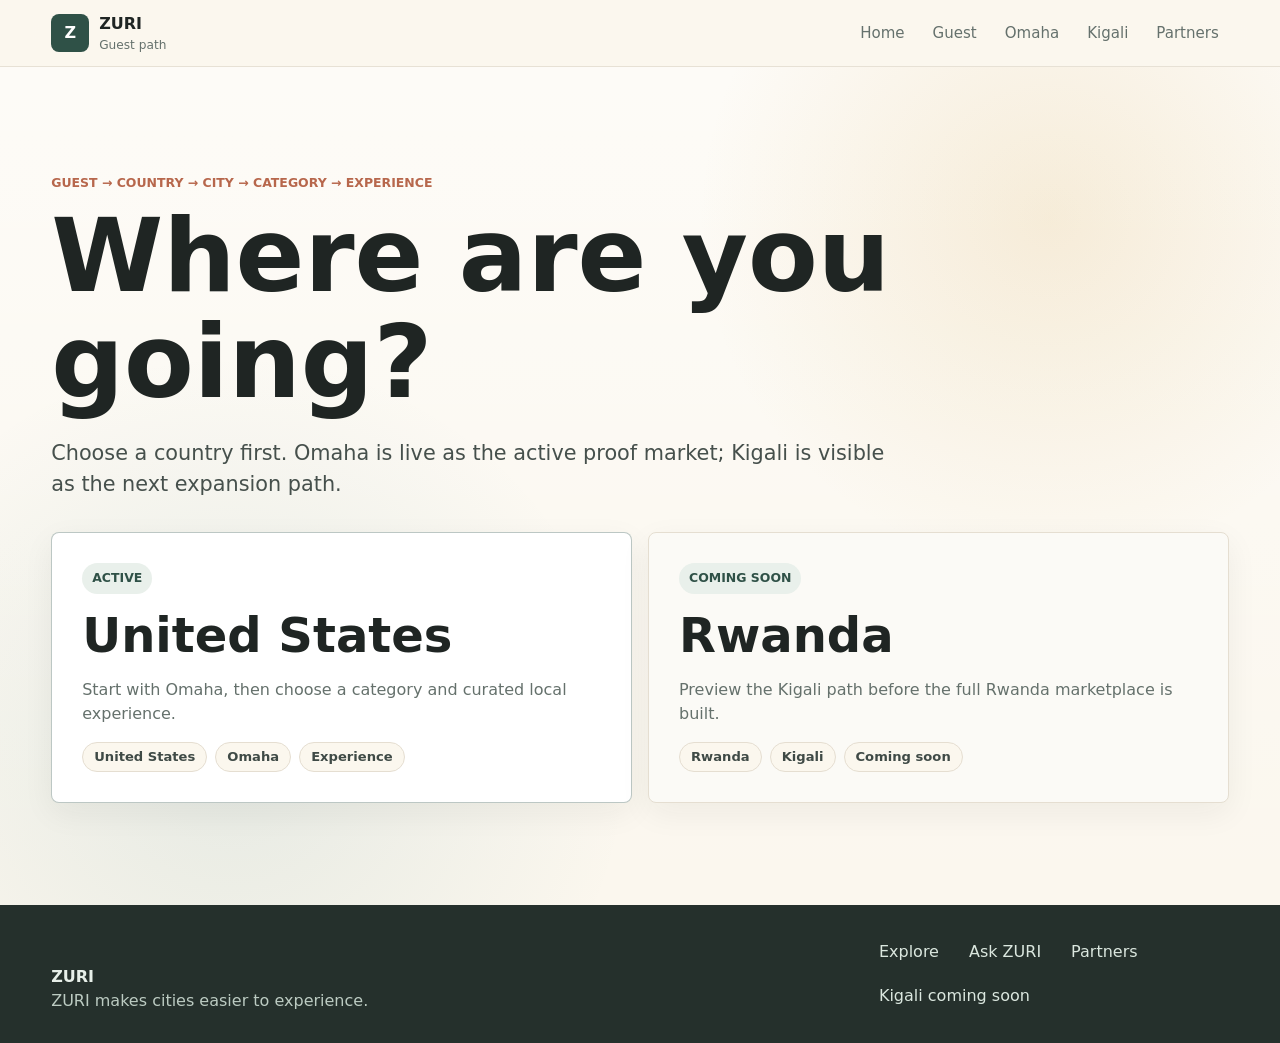
==== guest.html @ 727d98b6 "Prepare GitHub Pages demo" ====
<!doctype html>
<html lang="en">
  <head>
    <meta charset="utf-8">
    <meta name="viewport" content="width=device-width, initial-scale=1">
    <title>ZURI | Guest Path</title>
    <meta name="description" content="Choose where you are going with ZURI.">
    <link rel="stylesheet" href="styles.css">
  </head>
  <body>
    <header class="site-header">
      <a class="brand" href="index.html" aria-label="ZURI home">
        <span class="brand-mark">Z</span>
        <span><strong>ZURI</strong><small>Guest path</small></span>
      </a>
      <nav class="nav-links" aria-label="Primary navigation">
        <a href="index.html">Home</a>
        <a href="guest.html">Guest</a>
        <a href="cities/omaha.html">Omaha</a>
        <a href="cities/kigali.html">Kigali</a>
        <a href="partners.html">Partners</a>
      </nav>
    </header>

    <main>
      <section class="path-page" aria-labelledby="guest-title">
        <p class="eyebrow">Guest → Country → City → Category → Experience</p>
        <h1 id="guest-title">Where are you going?</h1>
        <p class="hero-text">Choose a country first. Omaha is live as the active proof market; Kigali is visible as the next expansion path.</p>
        <div class="destination-grid path-grid">
          <a class="destination-card active-destination" href="countries/us.html">
            <div class="destination-status">Active</div>
            <h2>United States</h2>
            <p>Start with Omaha, then choose a category and curated local experience.</p>
            <div class="pathway"><span>United States</span><span>Omaha</span><span>Experience</span></div>
          </a>
          <a class="destination-card coming-soon" href="countries/rwanda.html">
            <div class="destination-status">Coming soon</div>
            <h2>Rwanda</h2>
            <p>Preview the Kigali path before the full Rwanda marketplace is built.</p>
            <div class="pathway"><span>Rwanda</span><span>Kigali</span><span>Coming soon</span></div>
          </a>
        </div>
      </section>
    </main>

    <footer class="site-footer">
      <div><strong>ZURI</strong><span>ZURI makes cities easier to experience.</span></div>
      <nav aria-label="Footer navigation">
        <a href="guest.html">Explore</a>
        <a href="cities/omaha.html#ask">Ask ZURI</a>
        <a href="partners.html">Partners</a>
        <a href="cities/kigali.html">Kigali coming soon</a>
      </nav>
    </footer>
  </body>
</html>
---- styles.css ----
:root {
  --ink: #1f2523;
  --muted: #65716c;
  --paper: #fbf7ee;
  --surface: #ffffff;
  --line: #e5ded1;
  --sage: #587466;
  --sage-dark: #2f5147;
  --clay: #b7674c;
  --teal: #2d7478;
  --gold: #d7aa55;
  --rose: #f5e6dc;
  --shadow: 0 18px 55px rgba(31, 37, 35, 0.12);
}

* {
  box-sizing: border-box;
}

html {
  scroll-behavior: smooth;
  scroll-padding-top: 92px;
}

body {
  margin: 0;
  color: var(--ink);
  background: var(--paper);
  font-family: Inter, ui-sans-serif, system-ui, -apple-system, BlinkMacSystemFont, "Segoe UI", sans-serif;
  line-height: 1.5;
}

a {
  color: inherit;
}

button,
input,
select,
textarea {
  font: inherit;
}

.site-header {
  position: sticky;
  top: 0;
  z-index: 20;
  display: flex;
  align-items: center;
  justify-content: space-between;
  flex-wrap: wrap;
  gap: 14px 20px;
  padding: 12px clamp(16px, 4vw, 56px);
  background: rgba(251, 247, 238, 0.94);
  border-bottom: 1px solid rgba(229, 222, 209, 0.86);
  backdrop-filter: blur(16px);
}

.brand {
  display: inline-flex;
  align-items: center;
  gap: 10px;
  text-decoration: none;
}

.brand-mark {
  display: grid;
  width: 38px;
  height: 38px;
  place-items: center;
  color: #fff;
  background: var(--sage-dark);
  border-radius: 8px;
  font-weight: 900;
}

.brand strong,
.brand small {
  display: block;
}

.brand small {
  color: var(--muted);
  font-size: 0.76rem;
}

.nav-links {
  display: flex;
  flex: 1 1 100%;
  gap: 8px;
  justify-content: space-between;
  color: var(--muted);
  font-size: 0.88rem;
}

.nav-links a,
.site-footer a {
  text-decoration: none;
}

.nav-links a {
  display: inline-flex;
  min-height: 34px;
  align-items: center;
  padding: 0 10px;
  border-radius: 999px;
}

.nav-links a:hover,
.site-footer a:hover {
  color: var(--ink);
  background: rgba(255, 255, 255, 0.72);
}

main {
  overflow: hidden;
}

.hero {
  position: relative;
  display: grid;
  gap: 34px;
  min-height: calc(100svh - 76px);
  padding: clamp(42px, 8vw, 108px) clamp(16px, 4vw, 56px) 56px;
  align-items: center;
  background:
    radial-gradient(circle at 82% 18%, rgba(215, 170, 85, 0.2), transparent 28%),
    radial-gradient(circle at 18% 82%, rgba(45, 116, 120, 0.11), transparent 32%),
    linear-gradient(180deg, rgba(255, 255, 255, 0.5), rgba(251, 247, 238, 0));
}

.hero-copy {
  max-width: 850px;
}

.eyebrow,
.section-kicker {
  display: inline-flex;
  align-items: center;
  gap: 8px;
  margin: 0 0 12px;
  color: var(--clay);
  font-size: 0.78rem;
  font-weight: 900;
  text-transform: uppercase;
}

.hero h1,
.section-heading h2,
.city-intro h2,
.kigali-card h2,
.planner-section h2,
.partners-section h2 {
  margin: 0;
  letter-spacing: 0;
  line-height: 1.04;
}

.hero h1 {
  max-width: 930px;
  font-size: clamp(3rem, 8vw, 6.35rem);
}

.hero-text {
  max-width: 730px;
  margin: 22px 0 0;
  color: #46504c;
  font-size: clamp(1.06rem, 2vw, 1.3rem);
}

.hero-actions {
  display: flex;
  flex-wrap: wrap;
  gap: 12px;
  margin-top: 30px;
}

.button {
  display: inline-flex;
  align-items: center;
  justify-content: center;
  min-height: 48px;
  padding: 0 19px;
  border: 1px solid transparent;
  border-radius: 8px;
  font-weight: 900;
  text-decoration: none;
  cursor: pointer;
  transition: transform 160ms ease, box-shadow 160ms ease, background 160ms ease;
}

.button:hover {
  transform: translateY(-1px);
}

.button.primary {
  color: #fff;
  background: var(--sage-dark);
  box-shadow: 0 10px 24px rgba(47, 81, 71, 0.22);
}

.button.secondary {
  color: var(--sage-dark);
  background: #fff;
  border-color: var(--line);
}

.button.ghost {
  color: var(--sage-dark);
  background: transparent;
  border-color: var(--sage);
}

.hero-media {
  position: relative;
  min-height: 390px;
}

.media-panel,
.destination-card,
.concierge-card,
.category-panel,
.experience-controls,
.kigali-card,
.planner-form,
.itinerary-output,
.trust-grid article,
.partners-section,
.listing-card,
.empty-state {
  border-radius: 8px;
}

.media-panel {
  box-shadow: var(--shadow);
}

.main-photo {
  min-height: 390px;
  background:
    linear-gradient(135deg, rgba(31, 37, 35, 0.04), rgba(31, 37, 35, 0.2)),
    url("https://upload.wikimedia.org/wikipedia/commons/thumb/6/6c/Omaha_skyline_2010.jpg/960px-Omaha_skyline_2010.jpg");
  background-position: center;
  background-size: cover;
}

.hero-itinerary {
  position: absolute;
  right: 14px;
  bottom: -18px;
  display: grid;
  width: min(260px, 68vw);
  min-height: 148px;
  padding: 18px;
  color: #fff;
  background: linear-gradient(145deg, rgba(45, 116, 120, 0.94), rgba(183, 103, 76, 0.9));
  align-content: end;
}

.hero-itinerary span,
.hero-itinerary p {
  margin: 0;
}

.hero-itinerary span {
  font-size: 0.78rem;
  font-weight: 900;
  text-transform: uppercase;
}

.hero-itinerary strong {
  font-size: 1.45rem;
  line-height: 1.05;
}

.hero-itinerary p {
  color: rgba(255, 255, 255, 0.86);
  font-size: 0.92rem;
}

.destinations-section,
.city-section,
.kigali-section,
.planner-section,
.trust-section,
.partners-section {
  padding: 64px clamp(16px, 4vw, 56px);
}

.section-heading {
  display: grid;
  gap: 14px;
  margin-bottom: 24px;
}

.compact-heading {
  max-width: 1120px;
}

.section-heading h2,
.city-intro h2,
.kigali-card h2,
.planner-section h2,
.partners-section h2 {
  font-size: clamp(2.1rem, 7vw, 4.4rem);
}

.section-heading p,
.city-intro p,
.kigali-card p,
.concierge-card p,
.concierge-hero p,
.partners-section p,
.trust-grid p,
.panel-heading p,
.result-count {
  margin: 0;
  color: var(--muted);
}

.destination-grid,
.trust-grid {
  display: grid;
  gap: 16px;
}

.destination-card {
  display: grid;
  gap: 16px;
  padding: clamp(20px, 4vw, 30px);
  background: #fff;
  border: 1px solid var(--line);
  box-shadow: 0 10px 32px rgba(31, 37, 35, 0.06);
}

.active-destination {
  border-color: rgba(47, 81, 71, 0.32);
}

.coming-soon {
  background: #fbfaf6;
}

.destination-card h3,
.concierge-card h3,
.panel-heading h3,
.experience-controls h3,
.trust-grid h3 {
  margin: 0;
  font-size: 1.45rem;
  line-height: 1.15;
}

.destination-card p {
  margin: 0;
  color: var(--muted);
}

.destination-status {
  width: fit-content;
  padding: 6px 10px;
  color: var(--sage-dark);
  background: #e9f0eb;
  border-radius: 999px;
  font-size: 0.78rem;
  font-weight: 900;
  text-transform: uppercase;
}

.pathway {
  display: flex;
  flex-wrap: wrap;
  gap: 8px;
}

.pathway span,
.placeholder-chips span,
.partner-types span,
.category-chip,
.filter-pill,
.tag {
  display: inline-flex;
  align-items: center;
  min-height: 30px;
  padding: 0 11px;
  border-radius: 999px;
  font-size: 0.82rem;
  font-weight: 900;
}

.pathway span {
  color: #3f4a46;
  background: var(--paper);
  border: 1px solid var(--line);
}

.city-section {
  background: #fff;
  border-block: 1px solid var(--line);
}

.city-intro {
  display: grid;
  gap: 20px;
  margin-bottom: 24px;
}

.mini-concierge {
  display: grid;
  gap: 14px;
  padding: 20px;
  color: #fff;
  background:
    linear-gradient(145deg, rgba(47, 81, 71, 0.96), rgba(45, 116, 120, 0.94));
  box-shadow: var(--shadow);
}

.mini-concierge .section-kicker,
.concierge-hero .section-kicker {
  color: #f3d69b;
}

.mini-concierge p {
  color: rgba(255, 255, 255, 0.8);
}

.mini-concierge .button.primary {
  color: var(--sage-dark);
  background: #fff;
  box-shadow: none;
}

.category-panel,
.experience-controls {
  padding: 18px;
  background: var(--paper);
  border: 1px solid var(--line);
}

.panel-heading,
.controls-heading {
  display: grid;
  gap: 6px;
  margin-bottom: 16px;
}

.category-chips,
.placeholder-chips,
.partner-types,
.active-filters,
.tag-row {
  display: flex;
  flex-wrap: wrap;
  gap: 8px;
}

.category-chip {
  color: var(--sage-dark);
  background: #fff;
  border: 1px solid var(--line);
  cursor: pointer;
}

.category-chip.is-active,
.category-chip:hover {
  color: #fff;
  background: var(--sage-dark);
  border-color: var(--sage-dark);
}

.experience-controls {
  margin-top: 18px;
}

.filters,
.planner-form {
  display: grid;
  gap: 14px;
  padding: 16px;
  background: #fff;
  border: 1px solid var(--line);
}

label {
  display: grid;
  gap: 7px;
}

label span {
  color: #4c5651;
  font-size: 0.82rem;
  font-weight: 900;
}

select,
input,
textarea {
  width: 100%;
  min-height: 46px;
  padding: 10px 12px;
  color: var(--ink);
  background: #fbfaf6;
  border: 1px solid #d9d0c1;
  border-radius: 8px;
  outline: none;
}

textarea {
  resize: vertical;
}

select:focus,
input:focus,
textarea:focus {
  border-color: var(--teal);
  box-shadow: 0 0 0 3px rgba(45, 116, 120, 0.16);
}

.active-filters {
  min-height: 32px;
  margin: 16px 0;
}

.filter-pill,
.tag {
  color: var(--sage-dark);
  background: #e9f0eb;
  border: 1px solid #d2e0d8;
}

.listing-grid {
  display: grid;
  gap: 16px;
}

.listing-card {
  display: grid;
  gap: 14px;
  padding: 20px;
  text-align: left;
  color: inherit;
  background: #fff;
  border: 1px solid var(--line);
  box-shadow: 0 8px 30px rgba(31, 37, 35, 0.06);
  cursor: pointer;
}

.listing-card:hover {
  border-color: rgba(47, 81, 71, 0.35);
  transform: translateY(-2px);
}

.card-topline,
.detail-meta {
  color: var(--clay);
  font-size: 0.78rem;
  font-weight: 900;
  text-transform: uppercase;
}

.listing-card h3 {
  margin: 0;
  font-size: 1.32rem;
  line-height: 1.16;
}

.listing-card p {
  margin: 0;
  color: var(--muted);
}

.card-footer,
.card-cta {
  display: flex;
  flex-wrap: wrap;
  gap: 8px;
  align-items: center;
}

.card-footer span {
  color: #3f4a46;
  font-size: 0.9rem;
}

.card-cta {
  justify-content: space-between;
  padding-top: 4px;
  color: var(--sage-dark);
  font-weight: 900;
}

.empty-state {
  max-width: 620px;
  padding: 26px;
  background: #fff;
  border: 1px solid var(--line);
}

.empty-state h3 {
  margin: 0 0 6px;
  font-size: 1.5rem;
}

.empty-state p {
  margin: 0 0 18px;
  color: var(--muted);
}

.kigali-section {
  background:
    linear-gradient(135deg, rgba(45, 116, 120, 0.08), rgba(183, 103, 76, 0.08)),
    var(--paper);
}

.kigali-card {
  display: grid;
  gap: 24px;
  max-width: 1120px;
  margin: 0 auto;
  padding: clamp(24px, 5vw, 40px);
  background: #fff;
  border: 1px solid var(--line);
  box-shadow: 0 12px 38px rgba(31, 37, 35, 0.07);
}

.placeholder-chips span,
.partner-types span {
  color: var(--sage-dark);
  background: #e9f0eb;
  border: 1px solid #d2e0d8;
}

.planner-section {
  background: #fff;
  border-top: 1px solid var(--line);
}

.concierge-hero {
  display: grid;
  gap: 18px;
  margin-bottom: 22px;
  padding: clamp(22px, 4vw, 34px);
  color: #fff;
  background:
    linear-gradient(145deg, rgba(47, 81, 71, 0.98), rgba(183, 103, 76, 0.9));
  border-radius: 8px;
  box-shadow: var(--shadow);
}

.concierge-hero p {
  max-width: 720px;
  color: rgba(255, 255, 255, 0.82);
}

.concierge-hero .button.primary {
  width: fit-content;
  color: var(--sage-dark);
  background: #fff;
  box-shadow: none;
}

.planner-layout {
  display: grid;
  gap: 18px;
}

.planner-form {
  align-content: start;
}

.planner-note {
  grid-column: 1 / -1;
}

.itinerary-output {
  min-height: 100%;
  padding: clamp(20px, 4vw, 30px);
  background: var(--paper);
  border: 1px solid var(--line);
}

.itinerary-output h3 {
  margin: 0 0 10px;
  font-size: clamp(1.5rem, 5vw, 2.25rem);
  line-height: 1.1;
}

.itinerary-output p {
  color: var(--muted);
}

.itinerary-list {
  display: grid;
  gap: 12px;
  margin: 18px 0;
  padding: 0;
  list-style: none;
}

.itinerary-stop {
  padding: 14px;
  background: #fff;
  border: 1px solid var(--line);
  border-radius: 8px;
}

.itinerary-stop strong {
  display: block;
  margin-bottom: 5px;
}

.itinerary-notes {
  display: grid;
  gap: 10px;
}

.note-box {
  padding: 14px;
  background: #fff;
  border-left: 4px solid var(--gold);
  border-radius: 8px;
}

.note-box strong {
  display: block;
  margin-bottom: 4px;
}

.trust-section {
  background: var(--paper);
}

.trust-grid article {
  padding: 20px;
  background: #fff;
  border: 1px solid var(--line);
}

.partners-section {
  display: grid;
  gap: 24px;
  margin: 0 clamp(16px, 4vw, 56px) 64px;
  padding: clamp(24px, 5vw, 44px);
  color: #fff;
  background:
    linear-gradient(135deg, rgba(37, 48, 44, 0.98), rgba(47, 81, 71, 0.94));
}

.partners-section .section-kicker {
  color: #f3d69b;
}

.partners-section p {
  max-width: 760px;
  color: rgba(255, 255, 255, 0.78);
}

.partner-types span {
  color: #fff;
  background: rgba(255, 255, 255, 0.12);
  border-color: rgba(255, 255, 255, 0.18);
}

.detail-panel {
  position: fixed;
  inset: 0;
  z-index: 50;
  display: grid;
  justify-items: end;
  pointer-events: none;
  visibility: hidden;
}

.detail-panel.is-open {
  pointer-events: auto;
  visibility: visible;
}

.detail-scrim {
  position: absolute;
  inset: 0;
  background: rgba(31, 37, 35, 0.44);
  opacity: 0;
  transition: opacity 180ms ease;
}

.detail-panel.is-open .detail-scrim {
  opacity: 1;
}

.detail-card {
  position: relative;
  width: min(100%, 580px);
  height: 100%;
  overflow-y: auto;
  padding: 24px;
  background: #fff;
  box-shadow: var(--shadow);
  transform: translateX(100%);
  transition: transform 220ms ease;
}

.detail-panel.is-open .detail-card {
  transform: translateX(0);
}

.icon-button {
  position: absolute;
  top: 14px;
  right: 14px;
  display: grid;
  width: 38px;
  height: 38px;
  place-items: center;
  color: var(--ink);
  background: #f3eee4;
  border: 1px solid var(--line);
  border-radius: 8px;
  cursor: pointer;
  font-weight: 900;
}

.detail-card h2 {
  margin: 24px 42px 10px 0;
  font-size: clamp(2rem, 8vw, 3.5rem);
  line-height: 1.04;
}

.detail-description {
  color: #4a5651;
  font-size: 1.05rem;
}

.detail-facts {
  display: grid;
  gap: 12px;
  margin: 22px 0;
}

.detail-facts div {
  padding: 14px;
  background: #fbfaf6;
  border: 1px solid var(--line);
  border-radius: 8px;
}

dt {
  color: var(--clay);
  font-size: 0.76rem;
  font-weight: 900;
  text-transform: uppercase;
}

dd {
  margin: 4px 0 0;
  color: #37413d;
}

.tag-row {
  margin: 12px 0 22px;
}

.why-box {
  margin-bottom: 22px;
  padding: 16px;
  color: #25302c;
  background: #eef4ef;
  border: 1px solid #d9e6dd;
  border-radius: 8px;
}

.why-box h3,
.why-box p {
  margin: 0;
}

.why-box h3 {
  margin-bottom: 6px;
}

.site-footer {
  display: grid;
  gap: 18px;
  padding: 30px clamp(16px, 4vw, 56px);
  color: #e7efe9;
  background: #25302c;
}

.site-footer strong,
.site-footer span {
  display: block;
}

.site-footer span {
  color: #bccbc2;
}

.site-footer nav {
  display: flex;
  flex-wrap: wrap;
  gap: 10px;
}

.site-footer a {
  display: inline-flex;
  min-height: 34px;
  align-items: center;
  padding: 0 10px;
  color: #dbe7df;
  border-radius: 999px;
}

.gateway-hero,
.path-page,
.partners-page {
  min-height: calc(100svh - 76px);
  padding: clamp(44px, 8vw, 108px) clamp(16px, 4vw, 56px);
  background:
    radial-gradient(circle at 82% 18%, rgba(215, 170, 85, 0.18), transparent 28%),
    radial-gradient(circle at 18% 82%, rgba(45, 116, 120, 0.1), transparent 32%),
    linear-gradient(180deg, rgba(255, 255, 255, 0.54), rgba(251, 247, 238, 0));
}

.gateway-copy,
.path-page > .hero-text,
.partners-copy {
  max-width: 860px;
}

.gateway-hero h1,
.path-page h1,
.partners-page h1 {
  max-width: 960px;
  margin: 0;
  font-size: clamp(3rem, 8vw, 6.35rem);
  line-height: 1.04;
}

.gateway-grid,
.path-grid {
  display: grid;
  gap: 16px;
  margin-top: 32px;
}

.gateway-card,
.destination-card {
  text-decoration: none;
}

.gateway-card {
  display: grid;
  gap: 16px;
  min-height: 260px;
  padding: clamp(22px, 4vw, 34px);
  align-content: end;
  color: var(--ink);
  background: #fff;
  border: 1px solid var(--line);
  border-radius: 8px;
  box-shadow: 0 12px 38px rgba(31, 37, 35, 0.08);
}

.gateway-card:hover,
.destination-card:hover {
  transform: translateY(-2px);
  border-color: rgba(47, 81, 71, 0.35);
}

.gateway-card h2,
.destination-card h2,
.partner-form h2 {
  margin: 0;
  font-size: clamp(1.8rem, 5vw, 3rem);
  line-height: 1.08;
}

.gateway-card p {
  margin: 0;
  color: var(--muted);
}

.gateway-card strong,
.text-cta {
  color: var(--sage-dark);
  font-weight: 900;
}

.partner-card {
  background:
    linear-gradient(145deg, rgba(47, 81, 71, 0.96), rgba(45, 116, 120, 0.94));
  color: #fff;
}

.partner-card p,
.partner-card strong {
  color: rgba(255, 255, 255, 0.84);
}

.text-cta {
  display: inline-flex;
  margin-top: 18px;
}

.featured-path-card {
  max-width: 760px;
  margin-top: 30px;
}

.kigali-coming-page .placeholder-chips {
  margin: 26px 0;
}

.partners-page {
  display: grid;
  gap: 26px;
}

.partner-form {
  display: grid;
  gap: 14px;
  padding: clamp(20px, 4vw, 30px);
  background: #fff;
  border: 1px solid var(--line);
  border-radius: 8px;
  box-shadow: 0 12px 38px rgba(31, 37, 35, 0.07);
}

.partner-form p {
  margin: 0;
  color: var(--muted);
}

.form-success {
  padding: 14px;
  color: var(--sage-dark);
  background: #e9f0eb;
  border: 1px solid #d2e0d8;
  border-radius: 8px;
  font-weight: 800;
}

@media (min-width: 720px) {
  .nav-links {
    flex: 0 1 auto;
    justify-content: flex-end;
    font-size: 0.94rem;
  }

  .hero {
    grid-template-columns: minmax(0, 1.04fr) minmax(320px, 0.76fr);
  }

  .section-heading,
  .city-intro,
  .kigali-card,
  .concierge-hero,
  .partners-section,
  .site-footer {
    grid-template-columns: minmax(0, 1fr) minmax(260px, 0.45fr);
    align-items: end;
  }

  .destination-grid,
  .trust-grid,
  .gateway-grid {
    grid-template-columns: repeat(2, minmax(0, 1fr));
  }

  .partners-page {
    grid-template-columns: minmax(0, 0.9fr) minmax(320px, 0.75fr);
    align-items: start;
  }

  .filters {
    grid-template-columns: repeat(4, minmax(140px, 1fr));
  }

  .search-label {
    grid-column: span 3;
  }

  .listing-grid {
    grid-template-columns: repeat(2, minmax(0, 1fr));
  }

  .planner-layout {
    grid-template-columns: minmax(300px, 0.8fr) minmax(0, 1.2fr);
  }

  .planner-form {
    grid-template-columns: repeat(2, minmax(0, 1fr));
  }

  .planner-form .button {
    grid-column: 1 / -1;
  }

  .detail-facts {
    grid-template-columns: repeat(2, minmax(0, 1fr));
  }
}

@media (min-width: 1040px) {
  .listing-grid {
    grid-template-columns: repeat(3, minmax(0, 1fr));
  }

  .trust-grid {
    grid-template-columns: repeat(4, minmax(0, 1fr));
  }
}

@media (max-width: 420px) {
  html {
    scroll-padding-top: 126px;
  }

  .hero-actions .button,
  .filters .button,
  .planner-form .button,
  .concierge-hero .button {
    width: 100%;
  }

  .hero-media {
    min-height: 320px;
  }

  .main-photo {
    min-height: 320px;
  }

  .partners-section {
    margin-inline: 16px;
  }
}
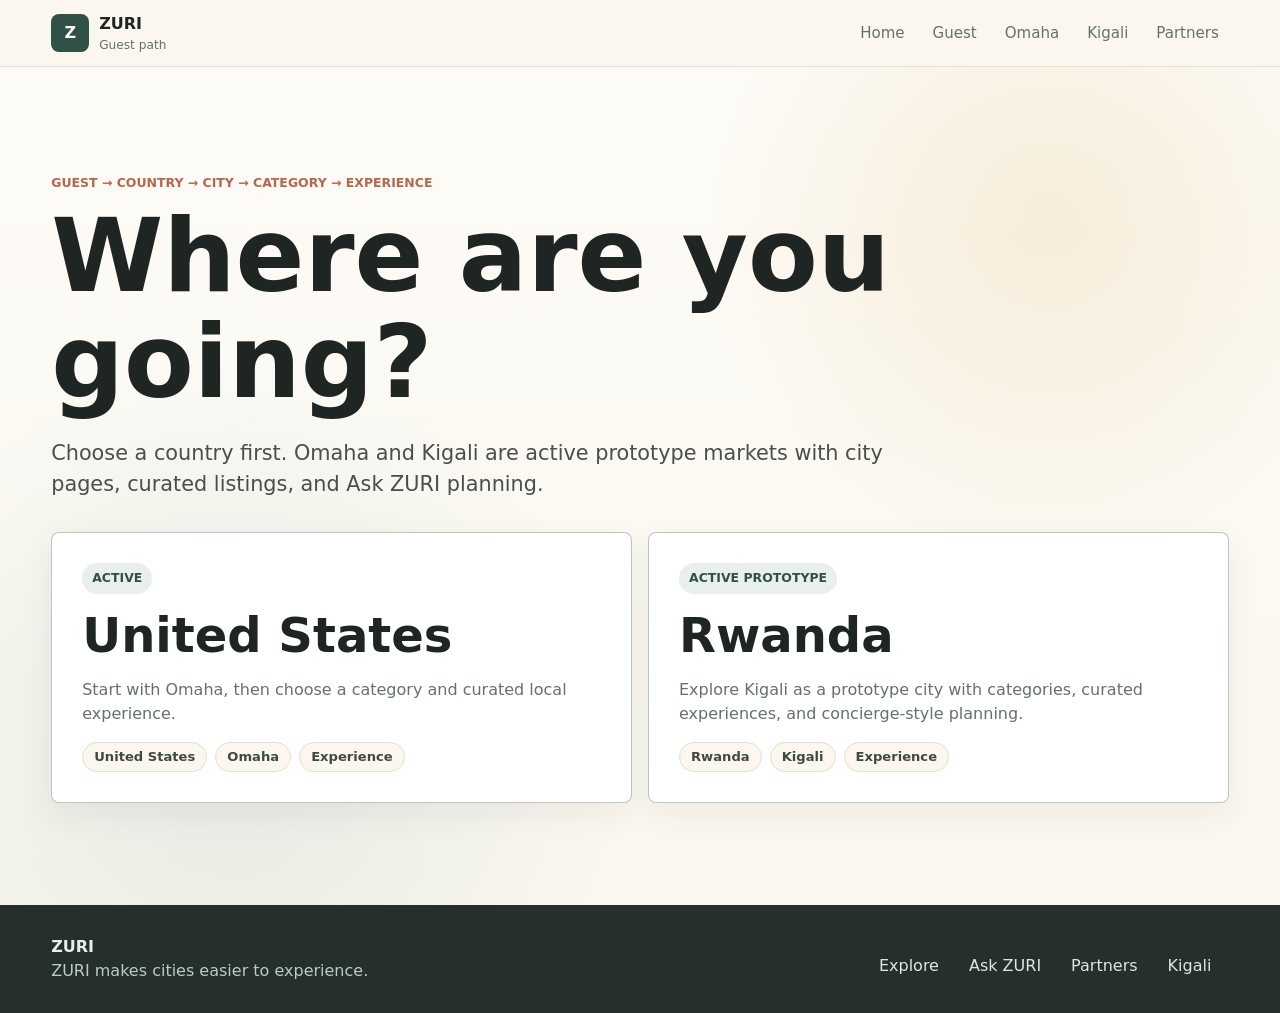
==== commit cef6e81f: "Sync active Kigali prototype" ====
--- a/guest.html
+++ b/guest.html
@@ -26,7 +26,7 @@
       <section class="path-page" aria-labelledby="guest-title">
         <p class="eyebrow">Guest → Country → City → Category → Experience</p>
         <h1 id="guest-title">Where are you going?</h1>
-        <p class="hero-text">Choose a country first. Omaha is live as the active proof market; Kigali is visible as the next expansion path.</p>
+        <p class="hero-text">Choose a country first. Omaha and Kigali are active prototype markets with city pages, curated listings, and Ask ZURI planning.</p>
         <div class="destination-grid path-grid">
           <a class="destination-card active-destination" href="countries/us.html">
             <div class="destination-status">Active</div>
@@ -34,11 +34,11 @@
             <p>Start with Omaha, then choose a category and curated local experience.</p>
             <div class="pathway"><span>United States</span><span>Omaha</span><span>Experience</span></div>
           </a>
-          <a class="destination-card coming-soon" href="countries/rwanda.html">
-            <div class="destination-status">Coming soon</div>
+          <a class="destination-card active-destination" href="countries/rwanda.html">
+            <div class="destination-status">Active prototype</div>
             <h2>Rwanda</h2>
-            <p>Preview the Kigali path before the full Rwanda marketplace is built.</p>
-            <div class="pathway"><span>Rwanda</span><span>Kigali</span><span>Coming soon</span></div>
+            <p>Explore Kigali as a prototype city with categories, curated experiences, and concierge-style planning.</p>
+            <div class="pathway"><span>Rwanda</span><span>Kigali</span><span>Experience</span></div>
           </a>
         </div>
       </section>
@@ -50,9 +50,8 @@
         <a href="guest.html">Explore</a>
         <a href="cities/omaha.html#ask">Ask ZURI</a>
         <a href="partners.html">Partners</a>
-        <a href="cities/kigali.html">Kigali coming soon</a>
+        <a href="cities/kigali.html">Kigali</a>
       </nav>
     </footer>
   </body>
 </html>
-
--- a/styles.css
+++ b/styles.css
@@ -244,6 +244,14 @@
   background-size: cover;
 }
 
+.kigali-photo {
+  background:
+    linear-gradient(135deg, rgba(31, 37, 35, 0.04), rgba(31, 37, 35, 0.2)),
+    url("https://upload.wikimedia.org/wikipedia/commons/thumb/0/04/Kigali_skyline.jpg/1280px-Kigali_skyline.jpg");
+  background-position: center;
+  background-size: cover;
+}
+
 .hero-itinerary {
   position: absolute;
   right: 14px;
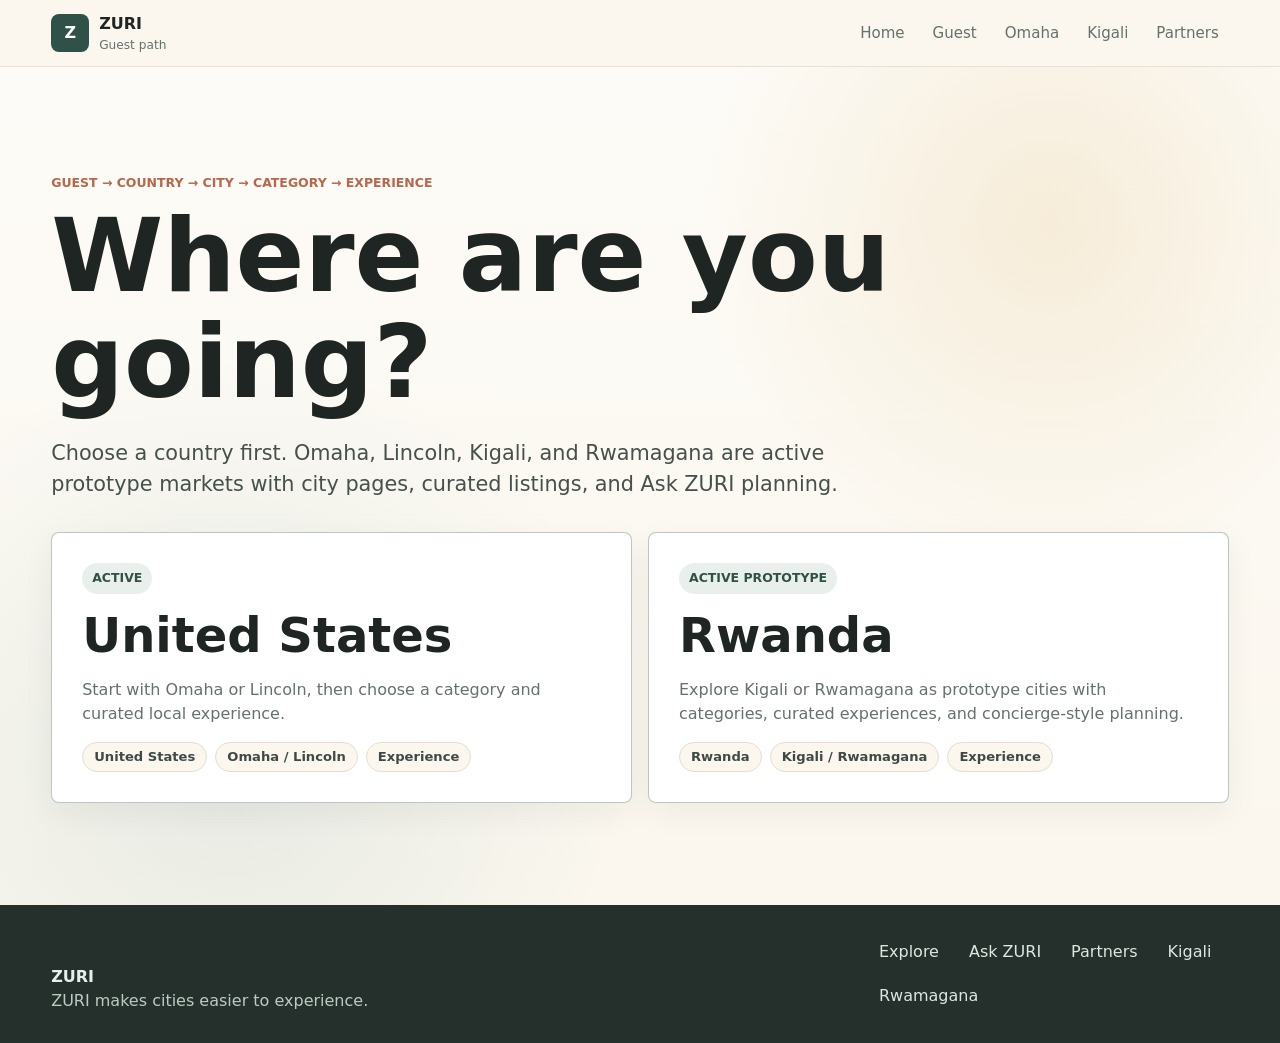
==== commit 8f397a89: "Add Lincoln and Rwamagana prototypes" ====
--- a/guest.html
+++ b/guest.html
@@ -26,19 +26,19 @@
       <section class="path-page" aria-labelledby="guest-title">
         <p class="eyebrow">Guest → Country → City → Category → Experience</p>
         <h1 id="guest-title">Where are you going?</h1>
-        <p class="hero-text">Choose a country first. Omaha and Kigali are active prototype markets with city pages, curated listings, and Ask ZURI planning.</p>
+        <p class="hero-text">Choose a country first. Omaha, Lincoln, Kigali, and Rwamagana are active prototype markets with city pages, curated listings, and Ask ZURI planning.</p>
         <div class="destination-grid path-grid">
           <a class="destination-card active-destination" href="countries/us.html">
             <div class="destination-status">Active</div>
             <h2>United States</h2>
-            <p>Start with Omaha, then choose a category and curated local experience.</p>
-            <div class="pathway"><span>United States</span><span>Omaha</span><span>Experience</span></div>
+            <p>Start with Omaha or Lincoln, then choose a category and curated local experience.</p>
+            <div class="pathway"><span>United States</span><span>Omaha / Lincoln</span><span>Experience</span></div>
           </a>
           <a class="destination-card active-destination" href="countries/rwanda.html">
             <div class="destination-status">Active prototype</div>
             <h2>Rwanda</h2>
-            <p>Explore Kigali as a prototype city with categories, curated experiences, and concierge-style planning.</p>
-            <div class="pathway"><span>Rwanda</span><span>Kigali</span><span>Experience</span></div>
+            <p>Explore Kigali or Rwamagana as prototype cities with categories, curated experiences, and concierge-style planning.</p>
+            <div class="pathway"><span>Rwanda</span><span>Kigali / Rwamagana</span><span>Experience</span></div>
           </a>
         </div>
       </section>
@@ -51,6 +51,7 @@
         <a href="cities/omaha.html#ask">Ask ZURI</a>
         <a href="partners.html">Partners</a>
         <a href="cities/kigali.html">Kigali</a>
+        <a href="cities/rwamagana.html">Rwamagana</a>
       </nav>
     </footer>
   </body>
--- a/styles.css
+++ b/styles.css
@@ -252,6 +252,22 @@
   background-size: cover;
 }
 
+.lincoln-photo {
+  background:
+    linear-gradient(135deg, rgba(31, 37, 35, 0.04), rgba(31, 37, 35, 0.2)),
+    url("https://commons.wikimedia.org/wiki/Special:Redirect/file/Skyline_of_Downtown_Lincoln,_Nebraska,_USA_(2024).jpg?width=1280");
+  background-position: center;
+  background-size: cover;
+}
+
+.rwamagana-photo {
+  background:
+    linear-gradient(135deg, rgba(31, 37, 35, 0.04), rgba(31, 37, 35, 0.2)),
+    url("https://commons.wikimedia.org/wiki/Special:Redirect/file/Lake_muhazi.jpg?width=1280");
+  background-position: center;
+  background-size: cover;
+}
+
 .hero-itinerary {
   position: absolute;
   right: 14px;
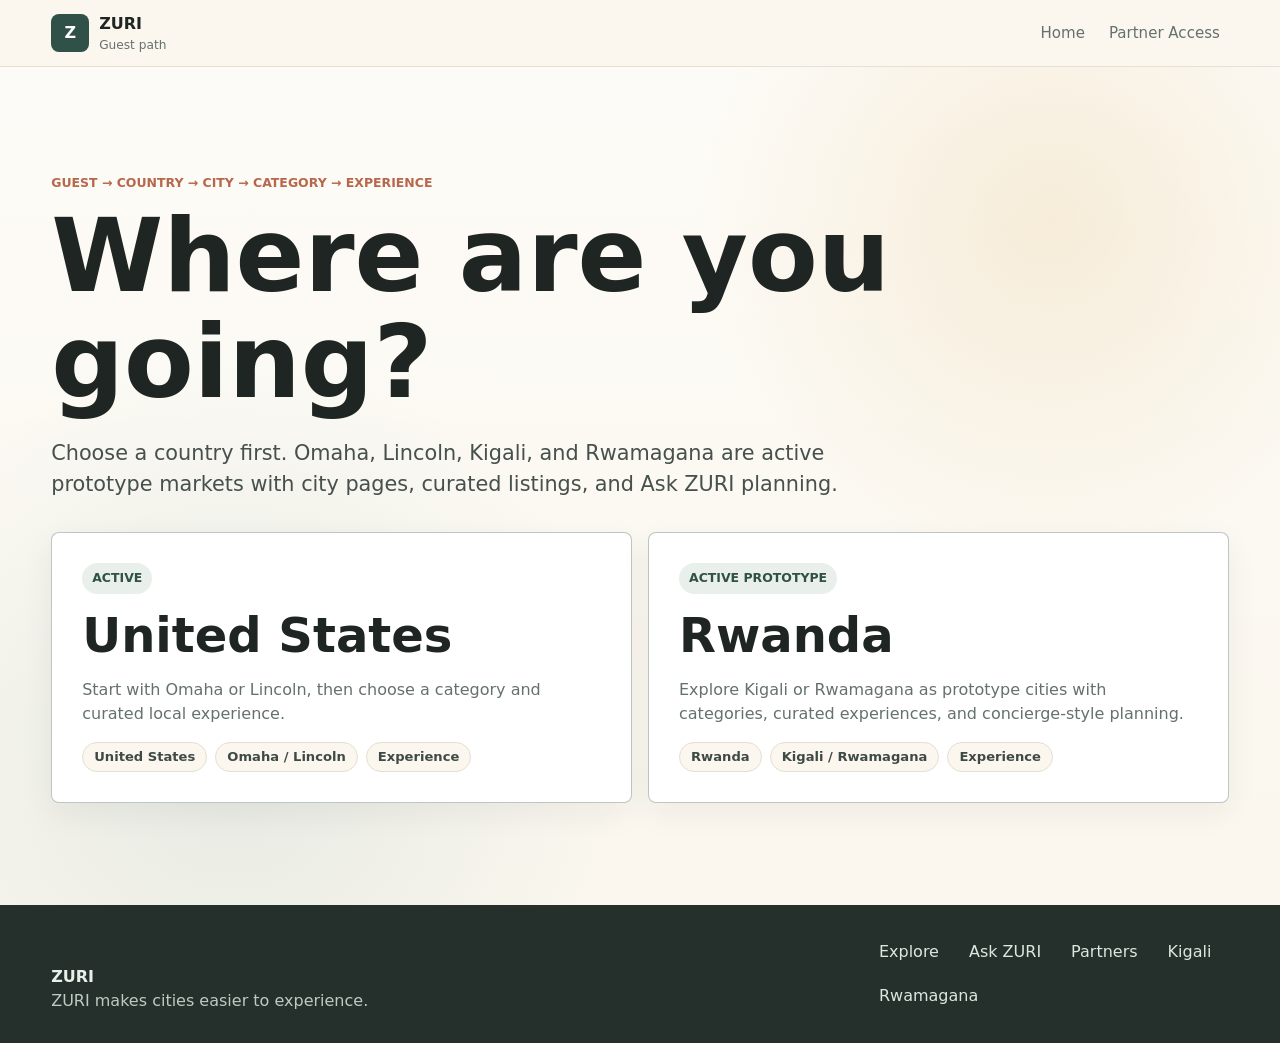
==== commit 5bc1f4fb: "Streamline prototype navigation" ====
--- a/guest.html
+++ b/guest.html
@@ -15,10 +15,7 @@
       </a>
       <nav class="nav-links" aria-label="Primary navigation">
         <a href="index.html">Home</a>
-        <a href="guest.html">Guest</a>
-        <a href="cities/omaha.html">Omaha</a>
-        <a href="cities/kigali.html">Kigali</a>
-        <a href="partners.html">Partners</a>
+        <a href="partners.html#partner-intake">Partner Access</a>
       </nav>
     </header>
 
--- a/styles.css
+++ b/styles.css
@@ -86,11 +86,13 @@
 
 .nav-links {
   display: flex;
-  flex: 1 1 100%;
-  gap: 8px;
-  justify-content: space-between;
+  flex: 0 1 auto;
+  flex-wrap: wrap;
+  gap: 6px;
+  justify-content: flex-end;
+  margin-left: auto;
   color: var(--muted);
-  font-size: 0.88rem;
+  font-size: 0.86rem;
 }
 
 .nav-links a,
@@ -102,7 +104,7 @@
   display: inline-flex;
   min-height: 34px;
   align-items: center;
-  padding: 0 10px;
+  padding: 0 9px;
   border-radius: 999px;
 }
 
@@ -110,6 +112,46 @@
 .site-footer a:hover {
   color: var(--ink);
   background: rgba(255, 255, 255, 0.72);
+}
+
+.nav-links .partner-nav-cta {
+  min-height: 40px;
+  gap: 8px;
+  padding: 0 12px 0 14px;
+  color: #fff;
+  background:
+    linear-gradient(135deg, var(--sage-dark), var(--sage));
+  border: 1px solid rgba(47, 81, 71, 0.18);
+  box-shadow: 0 12px 26px rgba(47, 81, 71, 0.2);
+  font-weight: 900;
+  transition: transform 180ms ease, box-shadow 180ms ease, background 180ms ease;
+}
+
+.nav-links .partner-nav-cta:hover {
+  color: #fff;
+  background:
+    linear-gradient(135deg, #203c35, #2d7478);
+  box-shadow: 0 16px 32px rgba(47, 81, 71, 0.28);
+  transform: translateY(-1px);
+}
+
+.nav-links .partner-nav-cta span:last-child {
+  display: grid;
+  width: 24px;
+  height: 24px;
+  place-items: center;
+  color: var(--sage-dark);
+  background: #dcfb7f;
+  border-radius: 999px;
+}
+
+a:focus-visible,
+button:focus-visible,
+input:focus-visible,
+select:focus-visible,
+textarea:focus-visible {
+  outline: 3px solid #dcfb7f;
+  outline-offset: 3px;
 }
 
 main {
@@ -559,19 +601,51 @@
 
 .listing-card {
   display: grid;
-  gap: 14px;
-  padding: 20px;
+  gap: 0;
+  overflow: hidden;
   text-align: left;
   color: inherit;
   background: #fff;
   border: 1px solid var(--line);
+  border-radius: 8px;
   box-shadow: 0 8px 30px rgba(31, 37, 35, 0.06);
-  cursor: pointer;
 }
 
 .listing-card:hover {
   border-color: rgba(47, 81, 71, 0.35);
   transform: translateY(-2px);
+}
+
+.listing-card-main {
+  display: grid;
+  gap: 0;
+  padding: 0;
+  text-align: left;
+  color: inherit;
+  background: transparent;
+  border: 0;
+  cursor: pointer;
+}
+
+.listing-photo {
+  display: block;
+  width: 100%;
+  max-height: 220px;
+  aspect-ratio: 16 / 10;
+  object-fit: cover;
+  background: #e9f0eb;
+  transition: transform 220ms ease, filter 220ms ease;
+}
+
+.listing-card:hover .listing-photo {
+  transform: scale(1.035);
+  filter: saturate(1.08) contrast(1.02);
+}
+
+.card-body {
+  display: grid;
+  gap: 12px;
+  padding: 18px;
 }
 
 .card-topline,
@@ -591,6 +665,19 @@
 .listing-card p {
   margin: 0;
   color: var(--muted);
+}
+
+.card-location {
+  display: inline-flex;
+  width: fit-content;
+  max-width: 100%;
+  padding: 7px 9px;
+  color: var(--sage-dark);
+  background: #e9f0eb;
+  border: 1px solid #d2e0d8;
+  border-radius: 999px;
+  font-size: 0.82rem;
+  font-weight: 800;
 }
 
 .card-footer,
@@ -611,6 +698,32 @@
   padding-top: 4px;
   color: var(--sage-dark);
   font-weight: 900;
+}
+
+.map-actions {
+  display: flex;
+  flex-wrap: wrap;
+  gap: 8px;
+  padding: 0 18px 18px;
+}
+
+.map-actions a {
+  display: inline-flex;
+  min-height: 34px;
+  align-items: center;
+  padding: 0 10px;
+  color: var(--sage-dark);
+  background: #fbf7ee;
+  border: 1px solid var(--line);
+  border-radius: 999px;
+  font-size: 0.86rem;
+  font-weight: 900;
+  text-decoration: none;
+}
+
+.map-actions a:hover {
+  background: #e9f0eb;
+  border-color: rgba(47, 81, 71, 0.25);
 }
 
 .empty-state {
@@ -893,6 +1006,37 @@
   border-radius: 8px;
 }
 
+.detail-location {
+  display: grid;
+  gap: 8px;
+  margin: 18px 0;
+  padding: 16px;
+  background: #fbf7ee;
+  border: 1px solid var(--line);
+  border-radius: 8px;
+}
+
+.detail-location strong {
+  color: var(--clay);
+  font-size: 0.76rem;
+  text-transform: uppercase;
+}
+
+.detail-location > span {
+  color: #25302c;
+  font-size: 1.04rem;
+  font-weight: 900;
+}
+
+.detail-location .map-actions {
+  padding: 0;
+}
+
+.detail-location small {
+  color: var(--muted);
+  line-height: 1.4;
+}
+
 .why-box h3,
 .why-box p {
   margin: 0;
@@ -932,6 +1076,254 @@
   padding: 0 10px;
   color: #dbe7df;
   border-radius: 999px;
+}
+
+.market-gateway {
+  min-height: calc(100svh - 76px);
+  padding: clamp(44px, 8vw, 104px) clamp(16px, 4vw, 56px);
+  background:
+    radial-gradient(circle at 88% 10%, rgba(215, 170, 85, 0.22), transparent 30%),
+    radial-gradient(circle at 8% 92%, rgba(45, 116, 120, 0.12), transparent 34%),
+    linear-gradient(180deg, #fbf7ee 0%, #f6efe2 100%);
+}
+
+.market-copy {
+  max-width: 920px;
+}
+
+.market-copy h1 {
+  max-width: 980px;
+  margin: 0;
+  font-size: clamp(3.2rem, 9vw, 7rem);
+  line-height: 0.98;
+}
+
+.market-card-grid {
+  display: grid;
+  gap: 18px;
+  margin-top: clamp(28px, 5vw, 46px);
+}
+
+.market-card {
+  position: relative;
+  min-height: 460px;
+  overflow: hidden;
+  color: #fff;
+  border-radius: 12px;
+  box-shadow: 0 20px 54px rgba(31, 37, 35, 0.16);
+  text-decoration: none;
+  isolation: isolate;
+}
+
+.market-card::after {
+  content: "";
+  position: absolute;
+  inset: 0;
+  background:
+    linear-gradient(180deg, rgba(18, 24, 21, 0.05), rgba(18, 24, 21, 0.78)),
+    linear-gradient(90deg, rgba(18, 24, 21, 0.62), transparent 72%);
+  z-index: 1;
+}
+
+.market-card img {
+  position: absolute;
+  inset: 0;
+  width: 100%;
+  height: 100%;
+  object-fit: cover;
+  transform: scale(1.01);
+  transition: transform 260ms ease, filter 260ms ease;
+}
+
+.market-card:hover img,
+.market-card:focus-visible img {
+  transform: scale(1.06);
+  filter: saturate(1.08) contrast(1.02);
+}
+
+.market-card-overlay {
+  position: relative;
+  z-index: 2;
+  display: grid;
+  min-height: inherit;
+  gap: 14px;
+  padding: clamp(20px, 4vw, 34px);
+  align-content: end;
+}
+
+.market-card-title {
+  font-size: clamp(2.6rem, 7vw, 5.2rem);
+  font-weight: 900;
+  line-height: 0.98;
+}
+
+.market-card-copy,
+.market-card-cities {
+  max-width: 560px;
+  color: #edf4ee;
+  font-size: 1.05rem;
+  line-height: 1.45;
+}
+
+.market-card-cities {
+  font-weight: 900;
+}
+
+.market-trust-line {
+  margin: clamp(22px, 4vw, 36px) 0 0;
+  color: var(--sage-dark);
+  font-weight: 900;
+}
+
+.country-hero {
+  position: relative;
+  min-height: min(720px, calc(100svh - 76px));
+  overflow: hidden;
+  color: #fff;
+}
+
+.country-hero > img {
+  position: absolute;
+  inset: 0;
+  width: 100%;
+  height: 100%;
+  object-fit: cover;
+}
+
+.country-hero::after {
+  content: "";
+  position: absolute;
+  inset: 0;
+  background:
+    linear-gradient(90deg, rgba(25, 34, 30, 0.8), rgba(25, 34, 30, 0.24)),
+    linear-gradient(180deg, rgba(25, 34, 30, 0.08), rgba(25, 34, 30, 0.54));
+}
+
+.country-hero-overlay {
+  position: relative;
+  z-index: 1;
+  display: grid;
+  min-height: inherit;
+  max-width: 980px;
+  padding: clamp(44px, 8vw, 108px) clamp(16px, 4vw, 56px);
+  align-content: center;
+}
+
+.country-hero h1 {
+  margin: 0;
+  font-size: clamp(3rem, 8vw, 6.4rem);
+  line-height: 1.02;
+}
+
+.country-hero .hero-text {
+  color: #e8efe9;
+}
+
+.breadcrumb {
+  display: flex;
+  flex-wrap: wrap;
+  gap: 8px;
+  margin-bottom: 18px;
+  color: inherit;
+  font-size: 0.88rem;
+  font-weight: 900;
+}
+
+.breadcrumb a {
+  color: inherit;
+  text-decoration-color: rgba(255, 255, 255, 0.46);
+}
+
+.hero-copy .breadcrumb {
+  color: var(--sage-dark);
+}
+
+.hero-copy .breadcrumb a {
+  color: var(--sage-dark);
+  text-decoration-color: rgba(47, 81, 71, 0.3);
+}
+
+.country-choice-section,
+.country-city-section,
+.partner-market-choice-section {
+  padding: clamp(42px, 7vw, 86px) clamp(16px, 4vw, 56px);
+}
+
+.country-choice-section,
+.partner-market-choice-section {
+  background: #fbf7ee;
+}
+
+.country-city-section {
+  background: #fff;
+}
+
+.choice-card-grid,
+.partner-region-grid {
+  display: grid;
+  gap: 14px;
+  margin-top: 24px;
+}
+
+.choice-card,
+.partner-region-card {
+  display: grid;
+  gap: 14px;
+  padding: clamp(20px, 4vw, 28px);
+  background: #fff;
+  border: 1px solid var(--line);
+  border-radius: 8px;
+  box-shadow: 0 12px 38px rgba(31, 37, 35, 0.07);
+}
+
+.choice-card {
+  align-content: center;
+  gap: 12px;
+  min-height: 178px;
+}
+
+.partner-choice,
+.rwanda-region,
+.us-region {
+  color: #fff;
+  background:
+    linear-gradient(145deg, rgba(47, 81, 71, 0.96), rgba(45, 116, 120, 0.94));
+  border-color: rgba(255, 255, 255, 0.18);
+}
+
+.choice-card h3,
+.partner-region-card h3,
+.destination-card h3 {
+  margin: 0;
+  font-size: clamp(1.8rem, 5vw, 3rem);
+  line-height: 1.08;
+}
+
+.choice-card h3 {
+  font-size: clamp(1.55rem, 4vw, 2.4rem);
+}
+
+.choice-card p,
+.partner-region-card p {
+  margin: 0;
+  color: var(--muted);
+}
+
+.choice-card .button {
+  width: fit-content;
+  min-height: 40px;
+  padding: 0 14px;
+  font-size: 0.9rem;
+}
+
+.partner-choice p,
+.rwanda-region p,
+.us-region p {
+  color: #e8efe9;
+}
+
+.muted-destination {
+  background: #fbf7ee;
 }
 
 .gateway-hero,
@@ -945,6 +1337,21 @@
     linear-gradient(180deg, rgba(255, 255, 255, 0.54), rgba(251, 247, 238, 0));
 }
 
+.gateway-hero {
+  display: grid;
+  gap: 28px;
+  color: #f8f5ec;
+  background:
+    radial-gradient(circle at 82% 18%, rgba(215, 170, 85, 0.28), transparent 26%),
+    radial-gradient(circle at 15% 90%, rgba(45, 116, 120, 0.26), transparent 32%),
+    linear-gradient(145deg, #202724 0%, #2f5147 56%, #202724 100%);
+}
+
+.gateway-content {
+  position: relative;
+  z-index: 1;
+}
+
 .gateway-copy,
 .path-page > .hero-text,
 .partners-copy {
@@ -960,11 +1367,21 @@
   line-height: 1.04;
 }
 
+.gateway-hero .hero-text {
+  color: #e8efe9;
+}
+
 .gateway-grid,
 .path-grid {
   display: grid;
   gap: 16px;
   margin-top: 32px;
+}
+
+.gateway-grid {
+  max-width: 680px;
+  gap: 12px;
+  margin-top: 24px;
 }
 
 .gateway-card,
@@ -974,13 +1391,13 @@
 
 .gateway-card {
   display: grid;
-  gap: 16px;
-  min-height: 260px;
-  padding: clamp(22px, 4vw, 34px);
-  align-content: end;
+  gap: 8px;
+  min-height: 124px;
+  padding: 16px;
+  align-content: center;
   color: var(--ink);
-  background: #fff;
-  border: 1px solid var(--line);
+  background: rgba(255, 255, 255, 0.96);
+  border: 1px solid rgba(255, 255, 255, 0.5);
   border-radius: 8px;
   box-shadow: 0 12px 38px rgba(31, 37, 35, 0.08);
 }
@@ -999,6 +1416,10 @@
   line-height: 1.08;
 }
 
+.gateway-card h2 {
+  font-size: clamp(1.35rem, 4vw, 2rem);
+}
+
 .gateway-card p {
   margin: 0;
   color: var(--muted);
@@ -1008,6 +1429,10 @@
 .text-cta {
   color: var(--sage-dark);
   font-weight: 900;
+}
+
+.gateway-card strong {
+  font-size: 0.94rem;
 }
 
 .partner-card {
@@ -1024,6 +1449,222 @@
 .text-cta {
   display: inline-flex;
   margin-top: 18px;
+}
+
+.gateway-hero .text-cta {
+  color: #dcfb7f;
+}
+
+.gateway-proof {
+  display: grid;
+  width: fit-content;
+  max-width: 100%;
+  gap: 4px;
+  margin-top: 26px;
+  padding: 14px 16px;
+  background: rgba(255, 255, 255, 0.1);
+  border: 1px solid rgba(255, 255, 255, 0.2);
+  border-radius: 8px;
+}
+
+.gateway-proof span {
+  color: #cbd8cf;
+  font-size: 0.78rem;
+  font-weight: 900;
+  text-transform: uppercase;
+}
+
+.gateway-proof strong {
+  color: #fff;
+}
+
+.gateway-showcase {
+  position: relative;
+  display: grid;
+  gap: 14px;
+}
+
+.showcase-photo {
+  position: relative;
+  min-height: 340px;
+  margin: 0;
+  overflow: hidden;
+  border: 1px solid rgba(255, 255, 255, 0.18);
+  border-radius: 8px;
+  box-shadow: 0 24px 70px rgba(0, 0, 0, 0.26);
+}
+
+.showcase-photo img {
+  display: block;
+  width: 100%;
+  height: 100%;
+  min-height: inherit;
+  object-fit: cover;
+}
+
+.showcase-photo figcaption,
+.showcase-plan {
+  color: #fff;
+  background: rgba(32, 39, 36, 0.76);
+  backdrop-filter: blur(16px);
+}
+
+.showcase-photo figcaption {
+  position: absolute;
+  right: 16px;
+  bottom: 16px;
+  left: 16px;
+  width: fit-content;
+  max-width: calc(100% - 32px);
+  padding: 10px 13px;
+  border-radius: 999px;
+  font-weight: 900;
+}
+
+.showcase-plan {
+  display: grid;
+  gap: 8px;
+  padding: 18px;
+  border: 1px solid rgba(255, 255, 255, 0.18);
+  border-radius: 8px;
+}
+
+.showcase-plan span,
+.pillar-number {
+  color: #dcfb7f;
+  font-size: 0.78rem;
+  font-weight: 900;
+  text-transform: uppercase;
+}
+
+.showcase-plan strong {
+  font-size: 1.22rem;
+}
+
+.showcase-plan p {
+  margin: 0;
+  color: #e8efe9;
+  line-height: 1.5;
+}
+
+.welcome-pillars {
+  padding: clamp(42px, 7vw, 86px) clamp(16px, 4vw, 56px);
+  background: #dfe8df;
+}
+
+.welcome-pillar-grid {
+  display: grid;
+  gap: 14px;
+  margin-top: 24px;
+}
+
+.welcome-pillar-grid article {
+  display: grid;
+  gap: 12px;
+  padding: 22px;
+  background: rgba(255, 255, 255, 0.72);
+  border: 1px solid rgba(47, 81, 71, 0.12);
+  border-radius: 8px;
+}
+
+.welcome-pillar-grid h3 {
+  margin: 0;
+  font-size: clamp(1.4rem, 3vw, 2rem);
+  line-height: 1.1;
+}
+
+.welcome-pillar-grid p {
+  margin: 0;
+  color: #46504c;
+}
+
+.vibe-section {
+  padding: clamp(42px, 7vw, 86px) clamp(16px, 4vw, 56px);
+  background: #fff;
+}
+
+.vibe-gallery {
+  display: grid;
+  gap: 14px;
+  margin-top: 24px;
+}
+
+.vibe-photo {
+  position: relative;
+  min-height: 280px;
+  margin: 0;
+  overflow: hidden;
+  border-radius: 8px;
+  background: #e9f0eb;
+  box-shadow: 0 16px 42px rgba(31, 37, 35, 0.1);
+}
+
+.vibe-photo img {
+  display: block;
+  width: 100%;
+  height: 100%;
+  min-height: inherit;
+  object-fit: cover;
+}
+
+.vibe-photo figcaption {
+  position: absolute;
+  right: 14px;
+  bottom: 14px;
+  left: 14px;
+  width: fit-content;
+  max-width: calc(100% - 28px);
+  padding: 9px 12px;
+  color: #fff;
+  background: rgba(37, 48, 44, 0.78);
+  border-radius: 999px;
+  font-size: 0.86rem;
+  font-weight: 900;
+}
+
+.review-grid {
+  display: grid;
+  gap: 14px;
+  margin-top: 18px;
+}
+
+.review-card {
+  display: grid;
+  gap: 12px;
+  padding: 20px;
+  background: #fbf7ee;
+  border: 1px solid var(--line);
+  border-radius: 8px;
+}
+
+.review-card span {
+  color: var(--rust);
+  font-size: 0.78rem;
+  font-weight: 900;
+  text-transform: uppercase;
+}
+
+.review-card p {
+  margin: 0;
+  color: #35403b;
+  font-size: 1.02rem;
+  line-height: 1.55;
+}
+
+.review-card strong {
+  color: var(--sage-dark);
+}
+
+@media (min-width: 960px) {
+  .review-grid {
+    grid-template-columns: repeat(3, minmax(0, 1fr));
+  }
+
+  .welcome-pillar-grid,
+  .money-grid,
+  .paywall-grid {
+    grid-template-columns: repeat(3, minmax(0, 1fr));
+  }
 }
 
 .featured-path-card {
@@ -1064,11 +1705,262 @@
   font-weight: 800;
 }
 
+.partner-hero {
+  display: grid;
+  gap: 24px;
+  min-height: calc(100svh - 76px);
+  padding: clamp(44px, 8vw, 108px) clamp(16px, 4vw, 56px);
+  color: #fff;
+  background:
+    linear-gradient(135deg, rgba(32, 39, 36, 0.94), rgba(32, 39, 36, 0.54)),
+    radial-gradient(circle at 80% 12%, rgba(220, 251, 127, 0.24), transparent 26%),
+    #202724;
+}
+
+.partner-hero-copy {
+  position: relative;
+  z-index: 1;
+}
+
+.partner-hero h1 {
+  max-width: 940px;
+  margin: 0;
+  font-size: clamp(3rem, 8vw, 6.2rem);
+  line-height: 1.03;
+}
+
+.partner-hero .hero-text {
+  color: #e8efe9;
+}
+
+.partner-hero-photo,
+.partner-service-card {
+  overflow: hidden;
+}
+
+.partner-hero-photo {
+  position: relative;
+  min-height: 340px;
+  margin: 0;
+  border-radius: 8px;
+  box-shadow: 0 24px 70px rgba(0, 0, 0, 0.26);
+}
+
+.partner-hero-photo img,
+.partner-service-card img {
+  display: block;
+  width: 100%;
+  height: 100%;
+  object-fit: cover;
+}
+
+.partner-hero-photo figcaption {
+  position: absolute;
+  right: 16px;
+  bottom: 16px;
+  left: 16px;
+  width: fit-content;
+  max-width: calc(100% - 32px);
+  padding: 10px 13px;
+  color: #fff;
+  background: rgba(32, 39, 36, 0.78);
+  border-radius: 999px;
+  font-weight: 900;
+}
+
+.partner-earn-strip {
+  display: grid;
+  width: fit-content;
+  max-width: 100%;
+  gap: 5px;
+  margin-top: 28px;
+  padding: 16px;
+  color: #fff;
+  background: rgba(255, 255, 255, 0.1);
+  border: 1px solid rgba(255, 255, 255, 0.2);
+  border-radius: 8px;
+}
+
+.partner-earn-strip span {
+  color: #dcfb7f;
+  font-size: 0.78rem;
+  font-weight: 900;
+  text-transform: uppercase;
+}
+
+.partner-money-section,
+.partner-market-section,
+.partner-flow-section,
+.paywall-section,
+.intake-section {
+  padding: clamp(42px, 7vw, 86px) clamp(16px, 4vw, 56px);
+}
+
+.partner-money-section,
+.paywall-section {
+  background: #dfe8df;
+}
+
+.partner-market-section,
+.intake-section {
+  background: #fff;
+}
+
+.partner-flow-section {
+  color: #f8f5ec;
+  background: #202724;
+}
+
+.partner-flow-section .section-kicker {
+  color: #dcfb7f;
+}
+
+.partner-flow-section .section-heading p {
+  color: #d6e0d9;
+}
+
+.money-grid,
+.partner-market-grid,
+.flow-grid,
+.paywall-grid {
+  display: grid;
+  gap: 14px;
+  margin-top: 24px;
+}
+
+.money-grid article,
+.flow-grid article,
+.paywall-grid article {
+  display: grid;
+  gap: 12px;
+  padding: 22px;
+  border-radius: 8px;
+}
+
+.money-grid article,
+.paywall-grid article {
+  background: rgba(255, 255, 255, 0.75);
+  border: 1px solid rgba(47, 81, 71, 0.12);
+}
+
+.flow-grid article {
+  background: rgba(255, 255, 255, 0.08);
+  border: 1px solid rgba(255, 255, 255, 0.12);
+}
+
+.money-grid h3,
+.partner-service-card h3,
+.flow-grid strong,
+.paywall-grid h3 {
+  margin: 0;
+  font-size: clamp(1.35rem, 3vw, 2rem);
+  line-height: 1.1;
+}
+
+.money-grid p,
+.partner-service-card p,
+.flow-grid p,
+.paywall-grid p {
+  margin: 0;
+  color: #46504c;
+}
+
+.flow-grid p {
+  color: #d6e0d9;
+}
+
+.flow-grid span {
+  display: grid;
+  width: 38px;
+  height: 38px;
+  place-items: center;
+  color: #202724;
+  background: #dcfb7f;
+  border-radius: 999px;
+  font-weight: 900;
+}
+
+.partner-service-card {
+  display: grid;
+  background: #fff;
+  border: 1px solid var(--line);
+  border-radius: 8px;
+  box-shadow: 0 14px 34px rgba(31, 37, 35, 0.08);
+  transition: transform 200ms ease, box-shadow 200ms ease, border-color 200ms ease;
+}
+
+.partner-service-card:hover {
+  transform: translateY(-3px);
+  border-color: rgba(47, 81, 71, 0.28);
+  box-shadow: 0 20px 46px rgba(31, 37, 35, 0.12);
+}
+
+.partner-service-card img {
+  max-height: 210px;
+  aspect-ratio: 16 / 10;
+  transition: transform 220ms ease, filter 220ms ease;
+}
+
+.partner-service-card:hover img {
+  transform: scale(1.04);
+  filter: saturate(1.1) contrast(1.02);
+}
+
+.partner-service-card div {
+  display: grid;
+  gap: 10px;
+  padding: 18px;
+}
+
+.partner-service-card span,
+.paywall-badge {
+  width: fit-content;
+  color: var(--rust);
+  font-size: 0.78rem;
+  font-weight: 900;
+  text-transform: uppercase;
+}
+
+.partner-service-card strong,
+.paywall-grid strong {
+  color: var(--sage-dark);
+}
+
+.paywall-grid article {
+  position: relative;
+  overflow: hidden;
+}
+
+.paywall-grid article::before {
+  content: "";
+  position: absolute;
+  inset: 0;
+  border-top: 5px solid #dcfb7f;
+  pointer-events: none;
+}
+
+.paywall-badge {
+  padding: 6px 10px;
+  color: #202724;
+  background: #dcfb7f;
+  border-radius: 999px;
+}
+
 @media (min-width: 720px) {
   .nav-links {
     flex: 0 1 auto;
     justify-content: flex-end;
     font-size: 0.94rem;
+  }
+
+  .gateway-hero {
+    grid-template-columns: minmax(0, 0.95fr) minmax(320px, 0.72fr);
+    align-items: center;
+  }
+
+  .partner-hero {
+    grid-template-columns: minmax(0, 0.92fr) minmax(320px, 0.78fr);
+    align-items: center;
   }
 
   .hero {
@@ -1087,8 +1979,26 @@
 
   .destination-grid,
   .trust-grid,
-  .gateway-grid {
+  .market-card-grid,
+  .choice-card-grid,
+  .partner-region-grid,
+  .gateway-grid,
+  .welcome-pillar-grid,
+  .review-grid,
+  .money-grid,
+  .partner-market-grid,
+  .flow-grid,
+  .paywall-grid {
     grid-template-columns: repeat(2, minmax(0, 1fr));
+  }
+
+  .vibe-gallery {
+    grid-template-columns: minmax(0, 1.25fr) minmax(220px, 0.75fr);
+  }
+
+  .vibe-photo.large {
+    grid-row: span 2;
+    min-height: 460px;
   }
 
   .partners-page {
